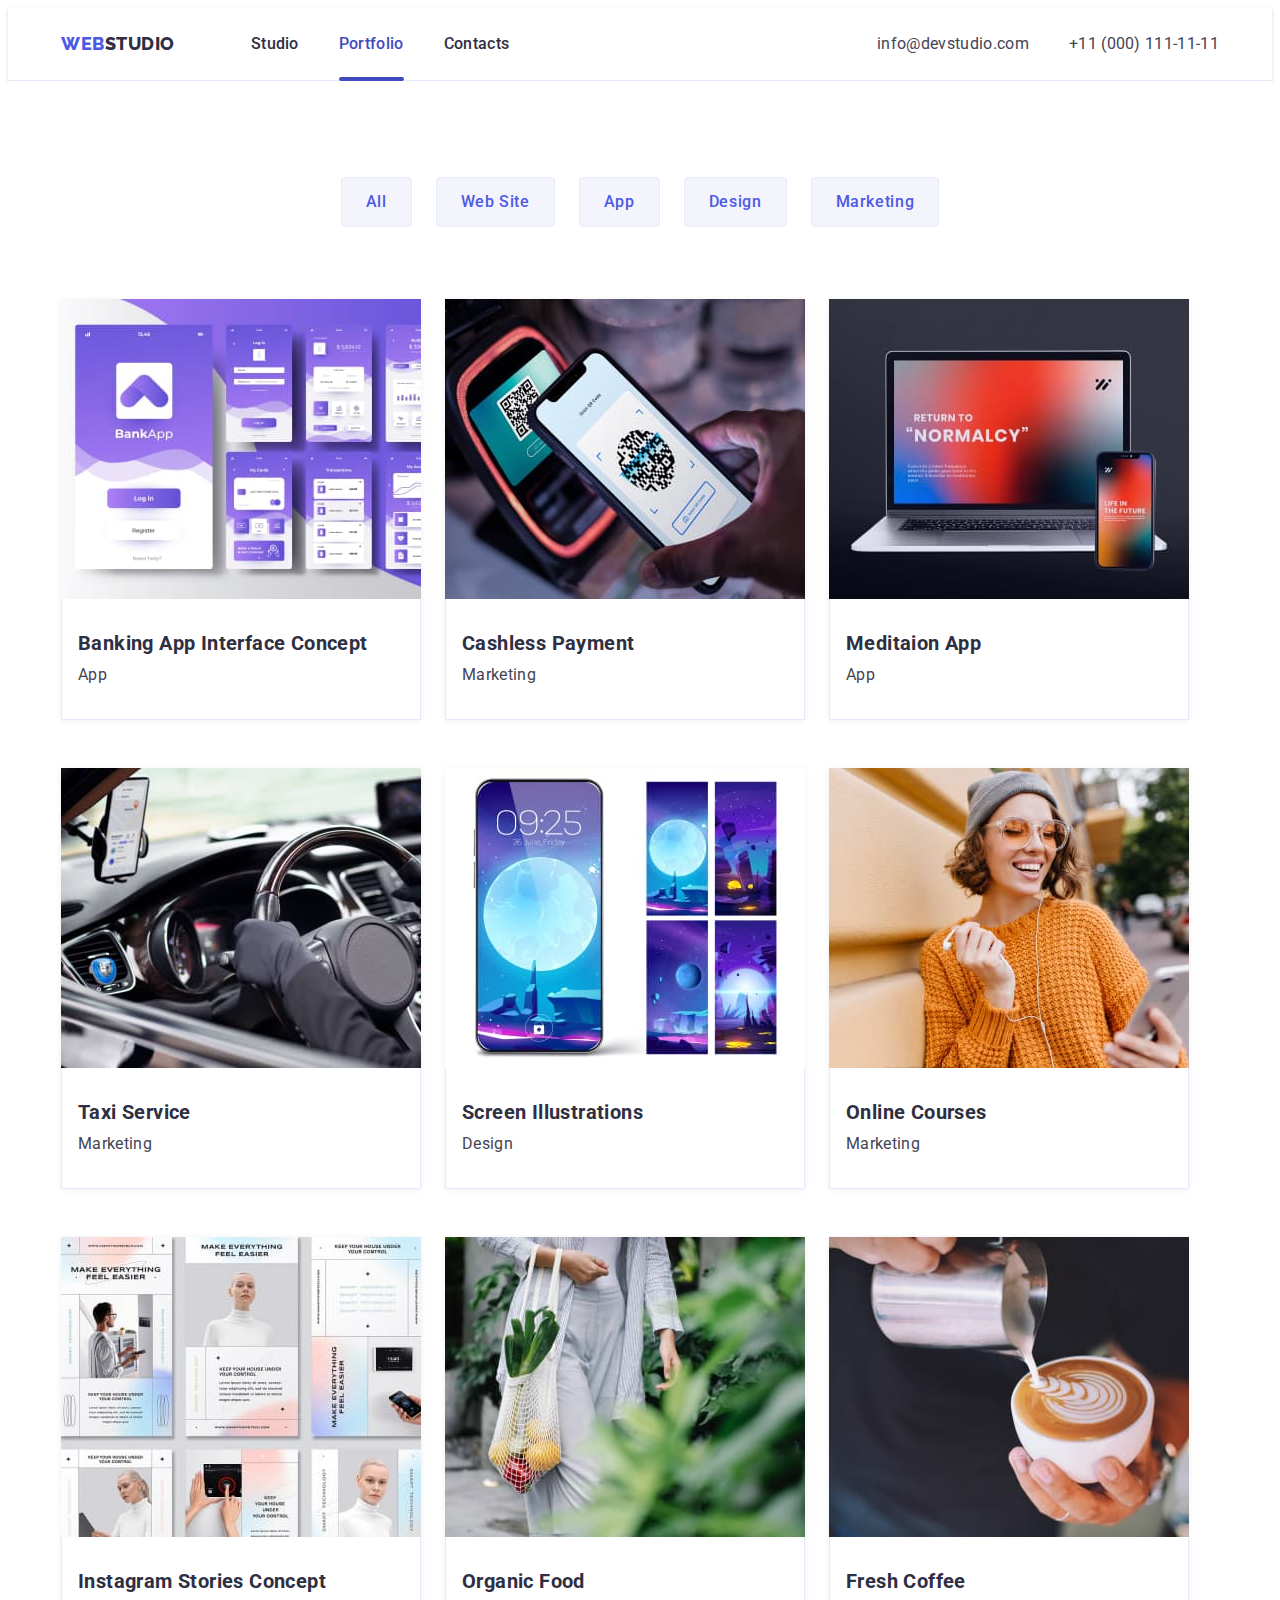
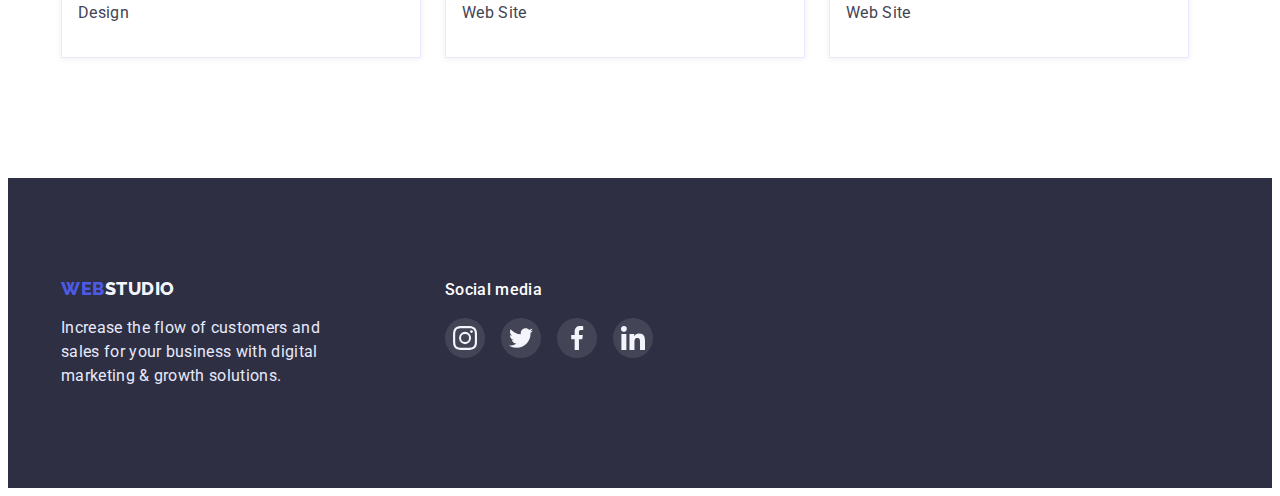
==== portfolio.html @ 80f8ba9a "додані файли" ====
<!DOCTYPE html>
<html lang="en">
  <head>
    <meta charset="UTF-8" />
    <meta http-equiv="X-UA-Compatible" content="IE=edge" />
    <meta name="viewport" content="width=device-width, initial-scale=1.0" />
    <title>Portfolio</title>
    <link rel="preconnect" href="https://fonts.googleapis.com" />
    <link rel="preconnect" href="https://fonts.gstatic.com" crossorigin />
    <link
      href="https://fonts.googleapis.com/css2?family=Raleway:wght@800&family=Roboto:wght@400;500;700;900&display=swap"
      rel="stylesheet"
    />
    <link
      rel="stylesheet"
      href="https://cdnjs.cloudflare.com/ajax/libs/modern-normalize/1.1.0/modern-normalize.min.css"
      integrity="sha512-wpPYUAdjBVSE4KJnH1VR1HeZfpl1ub8YT/NKx4PuQ5NmX2tKuGu6U/JRp5y+Y8XG2tV+wKQpNHVUX03MfMFn9Q=="
      crossorigin="anonymous"
      referrerpolicy="no-referrer"
    />
    <link rel="stylesheet" href="./css/styles.css" />
  </head>
  <body>
    <header class="header">
      <div class="container header-container">
        <nav class="header-navigation">
          <a class="header-logo link" href="/"
            ><span class="header-logo-blue">WEB</span>STUDIO</a
          >
          <ul class="header-list list">
            <li class="header-item">
              <a class="header-link link" href="./index.html">Studio</a>
            </li>
            <li class="header-item">
              <a class="header-link link current" href="./portfolio.html"
                >Portfolio</a
              >
            </li>
            <li class="header-item">
              <a class="header-link link" href="./index.html">Contacts</a>
            </li>
          </ul>
        </nav>
        <ul class="header-list list">
          <li class="header-item">
            <a class="header-mailto link" href="mailto:info@devstudio.com"
              >info@devstudio.com</a
            >
          </li>
          <li class="header-item">
            <a class="header-tel link" href="tel:+11000111-11-11"
              >+11 (000) 111-11-11</a
            >
          </li>
        </ul>
      </div>
    </header>
    <main>
      <section class="portfolio">
        <div class="container">
          <h1 class="portfolio-hidden">Portfolio</h1>
          <ul class="portfolio-btn-list list">
            <li class="portfolio-btn-item">
              <button class="portfolio-btn" type="button">All</button>
            </li>
            <li class="portfolio-dtn-item">
              <button class="portfolio-btn" type="button">Web Site</button>
            </li>
            <li class="portfolio-btn-item">
              <button class="portfolio-btn" type="button">App</button>
            </li>
            <li class="portfolio-btn-item">
              <button class="portfolio-btn" type="button">Design</button>
            </li>
            <li class="portfolio-btn-item">
              <button class="portfolio-btn" type="button">Marketing</button>
            </li>
          </ul>
          <ul class="portfolio-list list">
            <li class="portfolio-item">
              <a class="portfolio-link link" href="">
                <div class="portfolio-top-wrap">
                  <img
                    src="./images/programs1.jpg"
                    alt="banking program"
                    width="360"
                    height="300"
                  />
                  <p class="portfolio-top-text">
                    14 Stylish and User-Friendly App Design Concepts · Task
                    Manager App · Calorie Tracker App · Exotic Fruit Ecommerce
                    App · Cloud Storage App
                  </p>
                </div>
                <div class="border">
                  <h2 class="portfolio-title">Banking App Interface Concept</h2>
                  <p class="portfolio-under-titie">App</p>
                </div></a
              >
            </li>
            <li class="portfolio-item">
              <a class="portfolio-link link" href="">
                <div class="portfolio-top-wrap">
                  <img
                    src="./images/applications2.jpg"
                    alt="barcode scanner"
                    width="360"
                    height="300"
                  />
                  <p class="portfolio-top-text">
                    14 Stylish and User-Friendly App Design Concepts · Task
                    Manager App · Calorie Tracker App · Exotic Fruit Ecommerce
                    App · Cloud Storage App
                  </p>
                </div>
                <div class="border">
                  <h2 class="portfolio-title">Cashless Payment</h2>
                  <p class="portfolio-under-titie">Marketing</p>
                </div></a
              >
            </li>
            <li class="portfolio-item">
              <a class="portfolio-link link" href="">
                <div class="portfolio-top-wrap">
                  <img
                    src="./images/phone-and-computer3.jpg"
                    alt="program for computers and phones"
                    width="360"
                    height="300"
                  />
                  <p class="portfolio-top-text">
                    14 Stylish and User-Friendly App Design Concepts · Task
                    Manager App · Calorie Tracker App · Exotic Fruit Ecommerce
                    App · Cloud Storage App
                  </p>
                </div>
                <div class="border">
                  <h2 class="portfolio-title">Meditaion App</h2>
                  <p class="portfolio-under-titie">App</p>
                </div></a
              >
            </li>
            <li class="portfolio-item">
              <a class="portfolio-link link" href="">
                <div class="portfolio-top-wrap">
                  <img
                    src="./images/navigation4.jpg"
                    alt="programs with cards"
                    width="360"
                    height="300"
                  />
                  <p class="portfolio-top-text">
                    14 Stylish and User-Friendly App Design Concepts · Task
                    Manager App · Calorie Tracker App · Exotic Fruit Ecommerce
                    App · Cloud Storage App
                  </p>
                </div>
                <div class="border">
                  <h2 class="portfolio-title">Taxi Service</h2>
                  <p class="portfolio-under-titie">Marketing</p>
                </div></a
              >
            </li>
            <li class="portfolio-item">
              <a class="portfolio-link link" href="">
                <div class="portfolio-top-wrap">
                  <img
                    src="./images/themes-for-phones5.jpg"
                    alt="pictures for phones"
                    width="360"
                    height="300"
                  />
                  <p class="portfolio-top-text">
                    14 Stylish and User-Friendly App Design Concepts · Task
                    Manager App · Calorie Tracker App · Exotic Fruit Ecommerce
                    App · Cloud Storage App
                  </p>
                </div>
                <div class="border">
                  <h2 class="portfolio-title">Screen Illustrations</h2>
                  <p class="portfolio-under-titie">Design</p>
                </div></a
              >
            </li>
            <li class="portfolio-item">
              <a class="portfolio-link link" href="">
                <div class="portfolio-top-wrap">
                  <img
                    src="./images/ligaments6.jpg"
                    alt="distance learning"
                    width="360"
                    height="300"
                  />
                  <p class="portfolio-top-text">
                    14 Stylish and User-Friendly App Design Concepts · Task
                    Manager App · Calorie Tracker App · Exotic Fruit Ecommerce
                    App · Cloud Storage App
                  </p>
                </div>
                <div class="border">
                  <h2 class="portfolio-title">Online Courses</h2>
                  <p class="portfolio-under-titie">Marketing</p>
                </div></a
              >
            </li>
            <li class="portfolio-item">
              <a class="portfolio-link link" href="">
                <div class="portfolio-top-wrap">
                  <img
                    src="./images/social-networks7.jpg"
                    alt="advertising instanram"
                    width="360"
                    height="300"
                  />
                  <p class="portfolio-top-text">
                    14 Stylish and User-Friendly App Design Concepts · Task
                    Manager App · Calorie Tracker App · Exotic Fruit Ecommerce
                    App · Cloud Storage App
                  </p>
                </div>
                <div class="border">
                  <h2 class="portfolio-title">Instagram Stories Concept</h2>
                  <p class="portfolio-under-titie">Design</p>
                </div></a
              >
            </li>
            <li class="portfolio-item">
              <a class="portfolio-link link" href="">
                <div class="portfolio-top-wrap">
                  <img
                    src="./images/useful-food8.jpg"
                    alt="heaith"
                    width="360"
                    height="300"
                  />
                  <p class="portfolio-top-text">
                    14 Stylish and User-Friendly App Design Concepts · Task
                    Manager App · Calorie Tracker App · Exotic Fruit Ecommerce
                    App · Cloud Storage App
                  </p>
                </div>
                <div class="border">
                  <h2 class="portfolio-title">Organic Food</h2>
                  <p class="portfolio-under-titie">Web Site</p>
                </div></a
              >
            </li>
            <li class="portfolio-item">
              <a class="portfolio-link link" href="">
                <div class="portfolio-top-wrap">
                  <img
                    src="./images/coffe9.jpg"
                    alt="a cup of coffee"
                    width="360"
                    height="300"
                  />
                  <p class="portfolio-top-text">
                    14 Stylish and User-Friendly App Design Concepts · Task
                    Manager App · Calorie Tracker App · Exotic Fruit Ecommerce
                    App · Cloud Storage App
                  </p>
                </div>
                <div class="border">
                  <h2 class="portfolio-title">Fresh Coffee</h2>
                  <p class="portfolio-under-titie">Web Site</p>
                </div></a
              >
            </li>
          </ul>
        </div>
      </section>
    </main>
    <footer class="footer">
      <div class="container footer-container">
        <div>
          <a class="footer-logo link" href="/"
            ><span class="footer-logo-blue">WEB</span>STUDIO</a
          >
          <p class="footer-title">
            Increase the flow of customers and sales for your business with
            digital marketing & growth solutions.
          </p>
        </div>
        <div class="footer-social">
          <h2 class="footer-soc-title">Social media</h2>
          <ul class="footer-soc-list">
            <li class="footer-soc-item">
              <a href="" class="footer-soc-link link">
                <svg class="footer-soc-icon" width="24" height="24">
                  <use href="./images/icons.svg#icon-instagram-2"></use>
                </svg>
              </a>
            </li>
            <li class="footer-soc-item">
              <a href="" class="footer-soc-link link">
                <svg class="footer-soc-icon" width="24" height="24">
                  <use href="./images/icons.svg#icon-twitter-1-1"></use>
                </svg>
              </a>
            </li>
            <li class="footer-soc-item">
              <a href="" class="footer-soc-link link">
                <svg class="footer-soc-icon" width="24" height="24">
                  <use href="./images/icons.svg#icon-facebook-1-1"></use>
                </svg>
              </a>
            </li>
            <li class="footer-soc-item">
              <a href="" class="footer-soc-link link">
                <svg class="footer-soc-icon" width="24" height="24">
                  <use href="./images/icons.svg#icon-linkedin-1"></use>
                </svg>
              </a>
            </li>
          </ul>
        </div>
      </div>
    </footer>
  </body>
</html>
---- css/styles.css ----
:root {
    --blue-btn-color:#4D5AE5;
    --dark-title-color:#2E2F42;
    --black-title-color:#434455;
    --white-title-color:#FFFFFF;
    --ocean-btn-color:#404BBF;
    --subtle-text-color:#8E8F99;
    --light-background-color:#F4F4FD;
    --accent-background-color:#E7E9FC;
    --green-background-color: #31D0AA;
    --bd-gradient: rgba(46, 47, 66, 0.7), rgba(46, 47, 66, 0.7);
    --backdrop-background-color: rgba(46, 47, 66, 0.4);
    --modal-background-color: #FCFCFC;
}
p, 
h1,
h2,
h3,
h4,
h5,
h6 {
    margin: 0;
}
ul {
    margin: 0;
    padding-left: 0;
}
img {
    display: block;
}
body {
    font-family: 'Roboto',sans-serif;
    color: var(--dark-title-color);
}
.list {
    list-style: none;
}
.link {
    text-decoration: none;
}
/*---------------HEADER------------*/
.header-container{
    display: flex;
}
.header-navigation {
    display: flex;
    align-items: center;
    margin-right: auto;
}
.header-list {
    display: flex;
    gap: 40px;
}
.header-logo {
font-family: 'Raleway',sans-serif;
font-weight: 800;
font-size: 18px;
line-height: 1.33;
letter-spacing: 0.03em;
color: var(--dark-title-color);
margin-right: 76px;
}
.header-logo-blue {
font-family: 'Raleway',sans-serif;
font-weight: 800;
font-size: 18px;
line-height: 1.33;
letter-spacing: 0.03em;
color: var(--blue-btn-color);
}
.header-link {
    position: relative;

    display: block;
    font-weight: 500;
    font-size: 16px;
    line-height: 1.5;
    letter-spacing: 0.02em;
    color: var(--dark-title-color);
    padding-top: 24px;
    padding-bottom: 24px;
    transition-property: color;
    transition-duration: 250ms;
    transition-timing-function: cubic-bezier(0.4, 0, 0.2, 1);
}
.header-link:hover,.header-link:focus {
    color: var(--ocean-btn-color);
}

.header-link.current::after {
    content: "";
    position: absolute;
    width: 100%;
    height: 4px;
    background-color: var(--ocean-btn-color);
    left: 0;
    bottom: -1px;
    border-radius: 2px;
}
.header-link.current {
    color: var(--ocean-btn-color);
}

.header-mailto {
display: block;
font-size: 16px;
line-height: 1.5;
letter-spacing: 0.02em;
color: var(--black-title-color);
padding-top: 24px;
padding-bottom: 24px;
transition-property: color;
transition-duration: 250ms;
transition-timing-function: cubic-bezier(0.4, 0, 0.2, 1);
}
.header-tel {
display: block;
font-size: 16px;
line-height: 1.5;
letter-spacing: 0.02em;
color: var(--black-title-color);
padding-top: 24px;
padding-bottom: 24px;
transition-property: color;
transition-duration: 250ms;
transition-timing-function: cubic-bezier(0.4, 0, 0.2, 1);
}
.header-mailto:hover,.header-mailto:focus {
    color: var(--ocean-btn-color);
}
.header-tel:hover,.header-tel:focus {
    color: var(--ocean-btn-color);
}

.container {
    width: 1158px;
    padding-left: 15px;
    padding-right: 15px;
    margin: 0 auto;
}

/*-----------------HERO---------------*/
.hero {
    max-width: 1440px;
    background-color: var(--dark-title-color);
    margin-left: auto;
    margin-right: auto;
    padding-top: 188px;
    padding-bottom: 188px;
    background-image:linear-gradient(var(--bd-gradient)), url(../images/people-office.jpg);
    background-repeat: no-repeat;
    background-position: center;
    background-size: cover;
}
.hero-tetle {
font-weight: 700;
font-size: 56px;
line-height: 1.07;
letter-spacing: 0.02em;
color: var(--white-title-color);
margin-bottom: 48px;
}
.hero > .container {
    text-align: center;
}
.hero-btn {
    font-family: inherit;
    font-weight: 500;
    font-size: 16px;
    line-height: 1.18;
    letter-spacing: 0.04em;
    color: var(--white-title-color);
    background-color: var(--blue-btn-color);
    display: inline-block;
    border-radius: 4px;
    border-color: transparent;
    cursor: pointer;
    padding: 16px 32px;
    box-shadow: 0px 4px 4px rgba(0, 0, 0, 0.15);
    transition-property: background-color, box-shadow;
    transition-duration: 250ms;
    transition-timing-function: cubic-bezier(0.4, 0, 0.2, 1);
}
.hero-btn:hover, .hero-btn:focus {
    background: var(--ocean-btn-color);
    box-shadow: 0px 4px 4px rgba(0, 0, 0, 0.15);
}
/*---------------------SKILLS----------------*/
.skills {
    background-color: var(--white-title-color);
    padding-top: 120px;
}
.skills-item::before {
    display: block;
    content: "";
    border-radius: 4px;
    margin-bottom: 8px;
    height: 112px;
    background-repeat: no-repeat;
    background-position: center;
    background-color: var(--light-background-color);

}
.icon-antenna::before {
   background-image: url("../images/antenna\ 1.svg");
}

.icon-clock::before {
    background-image: url("../images/clock\ 1.svg");
}
.icon-diagram::before {
    background-image: url("../images/diagram\ 1.svg");
}
.icon-astronaut::before {
    background-image: url("../images/astronaut\ 1.svg");
}

.skills-list{
    display: flex;
    gap: 24px;
}
.skills-hidden {
    position: absolute;
    white-space: nowrap;
    width: 1px;
    height: 1px;
    overflow: hidden;
    border: 0;
    padding: 0;
    clip: rect(0 0 0 0);
    clip-path:inset(50%);
    margin: -1px;
}
.skills-title {
font-weight: 700;
font-size: 20px;
line-height: 1.2;
letter-spacing: 0.02em;
margin-bottom: 8px;
}
.skills-after-title {
width: 264px;
min-height: 72px;
font-size: 16px;
line-height: 1.5;
letter-spacing: 0.02em;
color: var(--black-title-color);
}

/*---------------TECHNOLOGI------------------*/
.technologi {
    background:var(--white-title-color);
    padding-top: 120px;
    padding-bottom: 120px;
}
.technologi-item {
    width: calc((100%-48px) / 3);
}

.technologi-title {
font-weight: 700;
font-size: 36px;
line-height: 1.11;
text-align: center;
letter-spacing: 0.02em;
}
.technologi-list {
    display: flex;
    margin-top: 72px;
    gap: 24px;
}
/*--------------------------------TEAM---------------------*/

.team {
    background: var(--light-background-color);
    padding-top: 120px;
    padding-bottom: 120px;
}
.team-item {
    background:var(--white-title-color);
    width: calc((100%-72px) / 4);
    padding-bottom: 32px;
    box-shadow: 0px 1px 6px rgba(46, 47, 66, 0.08), 0px 1px 1px rgba(46, 47, 66, 0.16), 0px 2px 1px rgba(46, 47, 66, 0.08);
    border-radius: 0px 0px 4px 4px;
   }
.team-list {
    display: flex;
    gap: 24px;
}
.team-basic-title {
font-weight: 700;
font-size: 36px;
line-height: 1.11;
text-align: center;
letter-spacing: 0.02em;
text-transform: capitalize;
margin-bottom: 72px;
}
.team-title {
font-weight: 700;
font-size: 20px;
line-height: 1.2;
letter-spacing: 0.02em;
text-align: center;
margin-top: 32px;
margin-bottom: 8px;
}
.team-after-title {
font-size: 16px;
line-height: 1.5;
letter-spacing: 0.02em;
text-align: center;
color: var(--black-title-color);
margin-bottom: 8px;
}

.team-soc-list {
    list-style: none;
    display: flex;
    justify-content: center;
    gap: 24px;
}


.team-soc-item {
    width: 40px;
    height: 40px;
}


.team-soc-link {
    display: flex;
    align-items: center;
    justify-content: center;
    width: 100%;
    height: 100%;
    background-color: var(--blue-btn-color);
    border-radius: 50%;
    transition-property: background-color;
    transition-duration: 250ms;
    transition-timing-function: cubic-bezier(0.4, 0, 0.2, 1);
}

.team-soc-icon {
    fill: var(--light-background-color);
}

.team-soc-link:hover,
.team-soc-link:focus {
    background-color: var(--ocean-btn-color);
}
/*-------------------------FOOTER----------------------*/
.footer {
    background:  var(--dark-title-color);
    padding-top: 100px;
    padding-bottom: 100px;
}
.footer-logo {
    font-family: 'Raleway',sans-serif;
    font-weight: 800;
    font-size: 18px;
    line-height: 1.16;
    align-items: center;
    letter-spacing: 0.03em;
    color: var(--light-background-color);
}
.footer-logo-blue {
font-family: 'Raleway',sans-serif;
font-weight: 800;
font-size: 18px;
line-height: 1.16;
align-items: center;
letter-spacing: 0.03em;
color: var(--blue-btn-color);
}
.footer-title {
max-width: 264px;
font-family: 'Roboto';
font-size: 16px;
line-height: 1.5;
letter-spacing: 0.02em;
color: var(--accent-background-color);
margin-top: 16px;
}
.footer-soc-title {
    font-weight: 500;
    font-size: 16px;
    line-height: 1.5;
    letter-spacing: 0.02em;
    color: var(--white-title-color);
    margin-bottom: 16px;
}

.footer-container {
    display: flex;
    gap: 120px;
    align-items: baseline;
}

.footer-soc-list {
    list-style: none;
    display: flex;
    gap: 16px;

}

.footer-soc-item {
    width: 40px;
    height: 40px;
}

.footer-soc-link {
    display: flex;
    align-items: center;
    justify-content: center;
    width: 100%;
    height: 100%;
    background-color: var(--black-title-color);
    border-radius: 50%;
    transition-property: background-color;
    transition-duration: 250ms;
    transition-timing-function: cubic-bezier(0.4, 0, 0.2, 1);
}

.footer-soc-icon {
    fill: var(--light-background-color);
}

.footer-soc-link:hover,
.footer-soc-link:focus {
    background-color: var(--green-background-color);
}

/*-------------------PORTFOLIO--------------------*/
.header { 
    border-bottom: 1px solid var(--accent-background-color);
    box-shadow: 0px 2px 1px rgba(46, 47, 66, 0.08), 0px 1px 1px rgba(46, 47, 66, 0.16), 0px 1px 6px rgba(46, 47, 66, 0.08);
}
.portfolio {
    background: var(--white-title-color);
    padding-top: 96px;
    padding-bottom: 120px;

}
.portfolio-hidden {
    position: absolute;
    white-space: nowrap;
    width: 1px;
    height: 1px;
    overflow: hidden;
    border: 0;
    padding: 0;
    clip: rect(0 0 0 0);
    clip-path:inset(50%);
    margin: -1px;
}
.portfolio-btn-list {
display: flex;
flex-direction: row;
justify-content: center;
align-items: center;
gap: 24px;
margin-bottom: 72px;
}
.portfolio-list{
    flex-basis: 360px;
    display: flex;
    flex-wrap: wrap;
    column-gap: 24px;
    row-gap: 48px;
}
.portfolio-btn {
font-family: inherit;
font-weight: 500;
font-size: 16px;
line-height: 1.5;
letter-spacing: 0.04em;
color: var(--blue-btn-color);
background-color: var(--light-background-color);
cursor: pointer;
display: inline-block;
border-radius: 4px;
padding: 12px 24px;
border:1px solid var(--accent-background-color);
transition-property: background-color, color, border-color, box-shadow;
transition-duration: 250ms;
transition-timing-function: cubic-bezier(0.4, 0, 0.2, 1);
}

.portfolio-btn:hover,.portfolio-btn:focus {
   background-color: var(--ocean-btn-color);
   color: var(--white-title-color);
   border-color: transparent;
   box-shadow: 0px 3px 1px rgba(0, 0, 0, 0.1), 0px 2px 1px rgba(0, 0, 0, 0.08), 0px 2px 2px rgba(0, 0, 0, 0.12);
}
.portfolio-title {
font-weight: 700;
font-size: 20px;
line-height: 1.2;
letter-spacing: 0.02em;
color: var(--dark-title-color);
}
.portfolio-under-titie {
font-size: 16px;
line-height: 1.5;
letter-spacing: 0.02em;
color: var(--black-title-color);
margin-top: 8px;
}

.border {
border: 1px solid var(--accent-background-color);
padding-top: 32px;
padding-left: 16px;
padding-bottom: 32px;
border-top: none;
}

.portfolio-link:hover,
.portfolio-link:focus {
    box-shadow: 0px 1px 6px rgba(46, 47, 66, 0.08), 0px 1px 1px rgba(46, 47, 66, 0.16), 0px 2px 1px rgba(46, 47, 66, 0.08);
}
.portfolio-link { 
    display: block;
    box-shadow: 0px 1px 6px rgba(46, 47, 66, 0.08);
    transition-property: box-shadow;
    transition-duration: 250ms;
    transition-timing-function: cubic-bezier(0.4, 0, 0.2, 1);
}

.portfolio-top-text {
    position: absolute;
    top: 0;
    font-size: 16px;
    line-height: 1.5;
    letter-spacing: 0.02em;
    padding: 32px;
    height: 100%;
    color: var(--light-background-color);
    background-color: var(--blue-btn-color);
    transform: translateY(100%);
    transition: transform 300ms linear;
    overflow: auto;
}
.portfolio-top-wrap {
    position: relative;
    overflow: hidden;
}

.portfolio-link:hover .portfolio-top-text {
    transform: translateY(0);
}
.portfolio-link:focus .portfolio-top-text {
    transform: translateY(0);
}
/*--------------------CUSTOMERS---------------------*/

.customers {
    padding-top: 130px;
    padding-bottom: 120px;
}
.customers-title {
        font-weight: 700;
        font-size: 36px;
        line-height: 1.11;
        text-align: center;
        letter-spacing: 0.02em;
        text-transform: capitalize;
        margin-bottom: 72px;
}
.customers-list {
    display: flex;
    gap: 24px;
}
.customers-icon {
    fill: var(--subtle-text-color);
    transition-property: fill;
    transition-duration: 250ms;
    transition-timing-function: cubic-bezier(0.4, 0, 0.2, 1);
}

.customers-item {
    width: calc((100% - 120px) / 6);
    height: 88px;
}
.customers-link { 
    width: 100%;
    height: 100%;
    border: 1px solid var(--subtle-text-color);
    border-radius: 4px;
    display: flex;
    align-items: center;
    justify-content: center;
    transition-property: border-color;
    transition-duration: 250ms;
    transition-timing-function: cubic-bezier(0.4, 0, 0.2, 1);
}
.customers-link:hover {
    border-color: var(--ocean-btn-color);
}

.customers-link:hover .customers-icon {
    fill: var(--ocean-btn-color);
}
.customers-link:focus {
    border-color: var(--ocean-btn-color);
}

.customers-link:focus .customers-icon {
    fill: var(--ocean-btn-color);
}

/*---------------MODAL WINDOW--------------------------------*/

.backdrop {
    position: fixed;
    top: 0;
    z-index: 100;
    width: 100%;
    height: 100%;
    background-color: var(--backdrop-background-color);
    transition: opacity 300ms linear, visibility 300ms linear;
}

.modal {
    position: absolute;
    top: 50%;
    left: 50%;
    transform: translate(-50%, -50%) scale(1);
    transition: transform 300ms linear;

    width: 408px;
    min-height: 576px;

    background-color: var(--modal-background-color);
    box-shadow: 0px 1px 1px rgba(0, 0, 0, 0.14), 0px 1px 3px rgba(0, 0, 0, 0.12), 0px 2px 1px rgba(0, 0, 0, 0.2);
    border-radius: 4px;
}
.backdrop.is-hidden .modal {
    transform: translate(-50%, -50%) scale(0) rotate(-360deg);
}
.modal-close {
   position: absolute;
   top: 24px;
   right: 24px;
   display: flex;
   align-items: center;
   justify-content: center;
   height: 24px;
   width: 24px;
   border-radius: 50%;
   padding: 0;
   cursor: pointer;
   border: none;
   background: var(--accent-background-color);
   border: 1px solid rgba(0, 0, 0, 0.1);

   transition-property: background-color;
   transition-duration: 250ms;
   transition-timing-function: cubic-bezier(0.4, 0, 0.2, 1);
}
.is-hidden {
    opacity: 0;
    visibility: hidden;
    pointer-events: none;
}

.modal-close:hover, .modal-close:focus {
    background-color: var(--ocean-btn-color);
}

.modal-close:hover, .modal-close:focus .modal-close-icon {
    fill: var(--white-title-color);
}
.modal-close-icon {
    transition-property: fill;
    transition-duration: 250ms;
    transition-timing-function: cubic-bezier(0.4, 0, 0.2, 1);
}
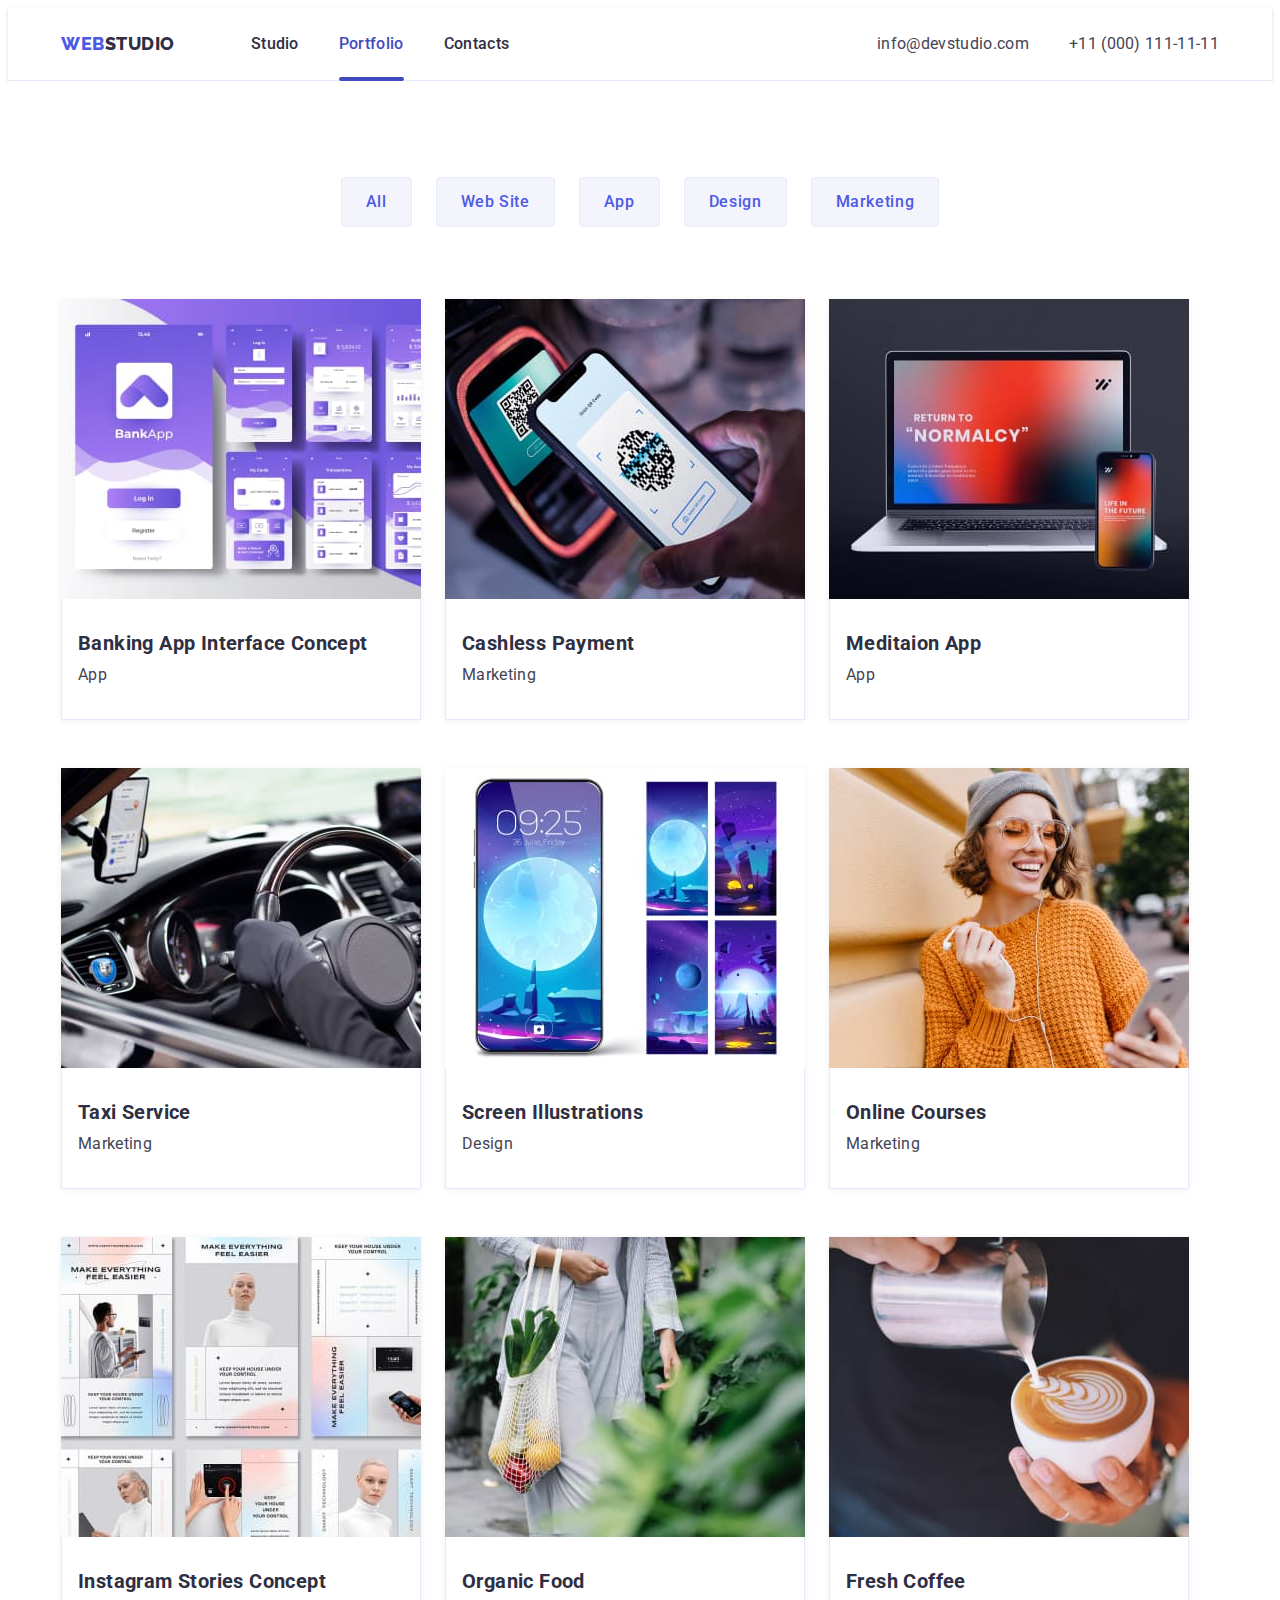
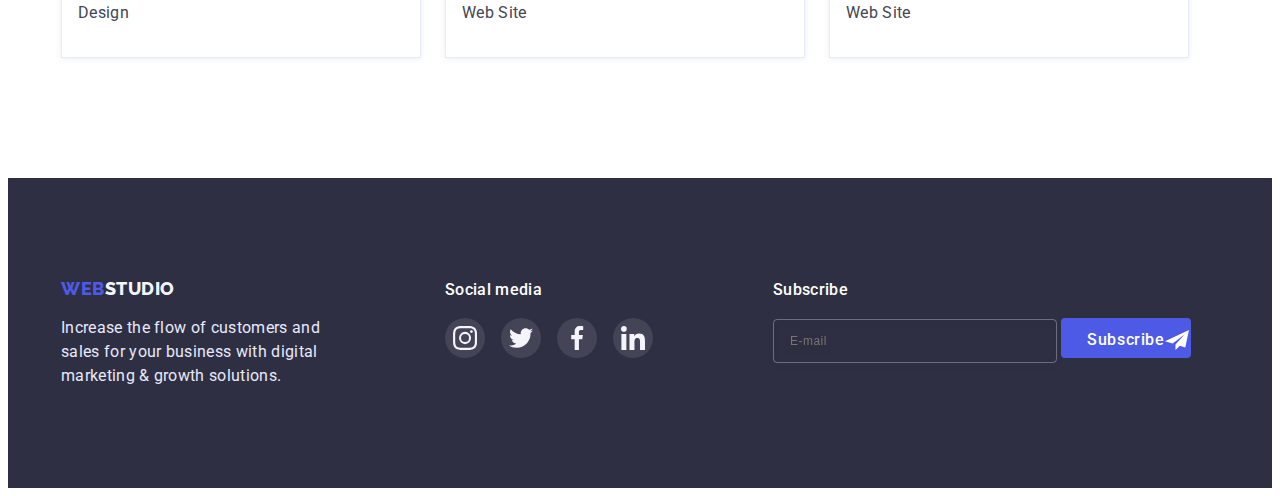
==== commit f14b85a1: "виконані зміни html, css" ====
--- a/portfolio.html
+++ b/portfolio.html
@@ -314,6 +314,24 @@
             </li>
           </ul>
         </div>
+        <div class="subscribe">
+          <p class="footer-subscribe-text">Subscribe</p>
+          <form class="footer-form">
+            <input
+              type="email"
+              placeholder="E-mail"
+              name="user-email"
+              class="footer-form-input"
+            />
+            <span class="button-subscribe-container">
+              <button type="submit" class="btn-subscribe">
+                Subscribe<svg class="button-icon" width="24" height="24">
+                  <use href="./images/icons.svg#icon-Frame-1"></use>
+                </svg>
+              </button>
+            </span>
+          </form>
+        </div>
       </div>
     </footer>
   </body>
--- a/css/styles.css
+++ b/css/styles.css
@@ -610,6 +610,58 @@
     fill: var(--ocean-btn-color);
 }
 
+/*-----------------------------------Subscribe-------------------------------------------*/
+  
+.footer-subscribe-text {
+    font-weight: 500;
+    font-size: 16px;
+    line-height: 1.5;
+    letter-spacing: 0.02em;
+    color: var(--white-title-color);
+    margin-bottom: 16px;
+
+}
+
+
+.footer-form-input {
+    width: 264px;
+    height: 40px;
+    background-color: transparent;
+    border: 1px solid rgba(255, 255, 255, 0.3);
+    filter: drop-shadow(0px 4px 4px rgba(0, 0, 0, 0.15));
+    border-radius: 4px;
+    font-size: 12px;
+    line-height: 2;
+    letter-spacing: 0.04em;
+    color: rgba(255, 255, 255, 0.6);
+    outline: none;
+    padding-left: 16px;
+}
+
+.btn-subscribe {
+    position: relative;
+    font-family: inherit;
+    font-weight: 500;
+    font-size: 16px;
+    line-height: 1.5;
+    letter-spacing: 0.04em;
+    color: #FFFFFF;
+    background-color: var(--blue-btn-color);
+    border-radius: 4px;
+    border-color: transparent;
+    cursor: pointer;
+    padding: 8px 24px;
+    height: 40px;
+
+}
+.button-icon {
+    position: absolute;
+    fill: var(--white-title-color);
+    
+
+}
+
+
 /*---------------MODAL WINDOW--------------------------------*/
 
 .backdrop {
@@ -632,6 +684,8 @@
     width: 408px;
     min-height: 576px;
 
+    padding: 24px;
+
     background-color: var(--modal-background-color);
     box-shadow: 0px 1px 1px rgba(0, 0, 0, 0.14), 0px 1px 3px rgba(0, 0, 0, 0.12), 0px 2px 1px rgba(0, 0, 0, 0.2);
     border-radius: 4px;
@@ -640,12 +694,10 @@
     transform: translate(-50%, -50%) scale(0) rotate(-360deg);
 }
 .modal-close {
-   position: absolute;
-   top: 24px;
-   right: 24px;
    display: flex;
    align-items: center;
    justify-content: center;
+   margin-left: auto;
    height: 24px;
    width: 24px;
    border-radius: 50%;
@@ -654,7 +706,7 @@
    border: none;
    background: var(--accent-background-color);
    border: 1px solid rgba(0, 0, 0, 0.1);
-
+  
    transition-property: background-color;
    transition-duration: 250ms;
    transition-timing-function: cubic-bezier(0.4, 0, 0.2, 1);
@@ -677,3 +729,89 @@
     transition-duration: 250ms;
     transition-timing-function: cubic-bezier(0.4, 0, 0.2, 1);
 }
+
+.modal-field {
+    margin-bottom: 26px;
+}   
+
+.modal-title {
+    font-weight: 500;
+    font-size: 16px;
+    line-height: 1.5;
+    text-align: center;
+    letter-spacing: 0.02em;
+    margin-bottom: 34px;
+    padding-top: 24px;
+}
+
+.modal-input {
+    width: 100%;
+    height: 40px;
+    background-color: transparent;
+    border: 1px solid rgba(33, 33, 33, 0.2);
+    border-radius: 4px;
+    padding-left: 38px;
+    outline: none;
+
+    transition-property: border-color;
+    transition-duration: 250ms;
+    transition-timing-function: cubic-bezier(0.4, 0, 0.2, 1);
+}
+.modal-input:focus {
+    border-color: var(--blue-btn-color);
+}
+.modal-input:focus + .input-icon {
+    fill: var(--blue-btn-color);
+}
+
+.modal-coment {
+    width: 100%;
+    height: 120px;
+    border: 1px solid rgba(33, 33, 33, 0.2);
+    border-radius: 4px;
+    background-color: transparent;
+    outline: none;
+    padding-left: 16px;
+    padding-top: 8px;
+    resize: none;
+
+    transition-property: border-color;
+    transition-duration: 250ms;
+    transition-timing-function: cubic-bezier(0.4, 0, 0.2, 1);
+}
+
+.modal-coment::placeholder {
+    font-size: 12px;
+    line-height: 1,3;
+    letter-spacing: 0.04em;
+    color: rgba(117, 117, 117, 0.5);
+}
+
+.modal-coment:focus {
+    border-color: var(--blue-btn-color);
+}
+
+
+.input-icon {
+    position: absolute;
+    left: 16px;
+    top: 50%;
+    transform: translateY(-50%);
+
+    transition-property: fill;
+    transition-duration: 250ms;
+    transition-timing-function: cubic-bezier(0.4, 0, 0.2, 1);
+}
+.input-wrap {
+    position: relative;
+}
+
+.input-text {
+    display: inline-block;
+    font-size: 12px;
+    line-height: 1.3;
+    letter-spacing: 0.04em;
+    color: var(--subtle-text-color);
+    margin-bottom: 4px;
+}
+
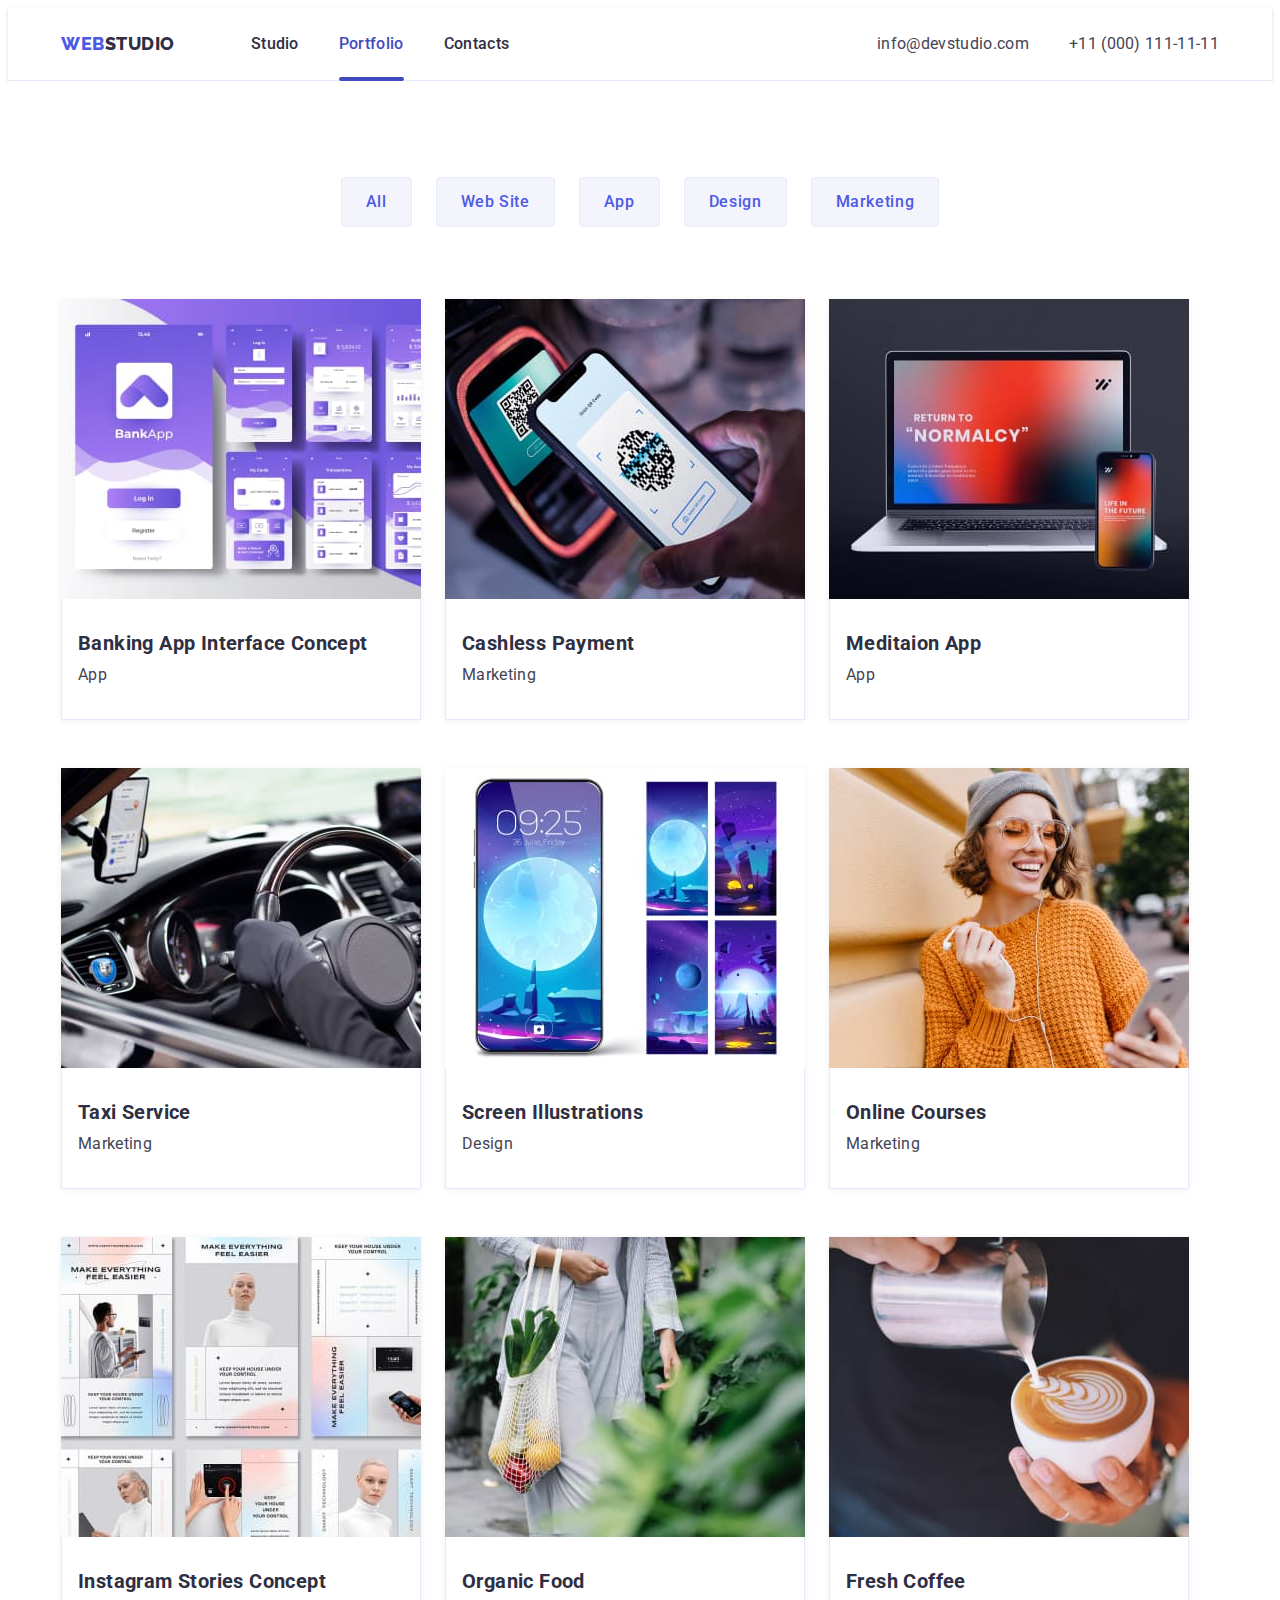
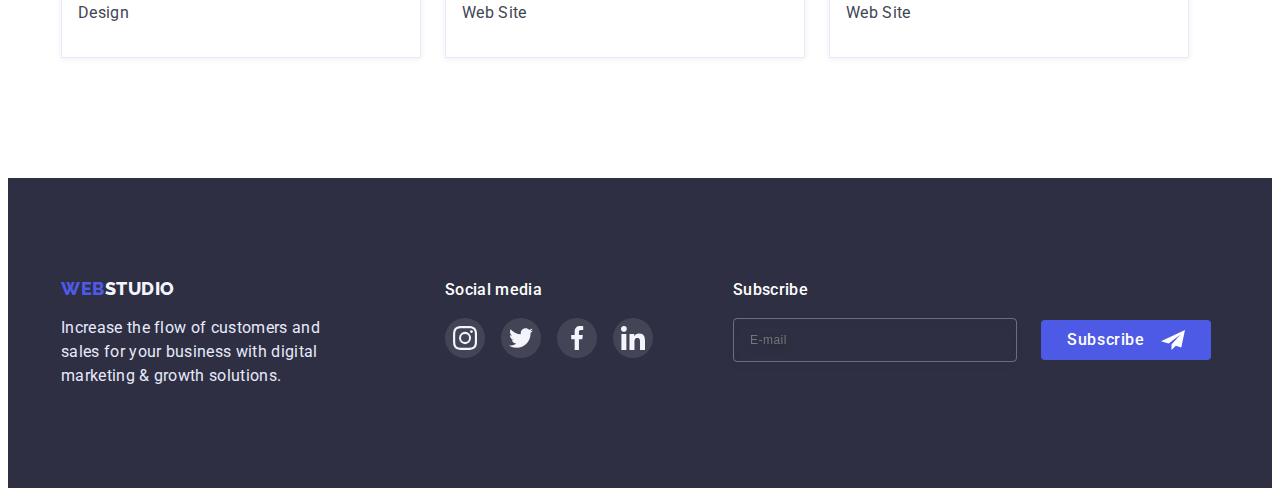
==== commit 1d6912b5: "зроблена розмитка і декоративні зміни" ====
--- a/portfolio.html
+++ b/portfolio.html
@@ -314,7 +314,7 @@
             </li>
           </ul>
         </div>
-        <div class="subscribe">
+        <div class="container-subscribe">
           <p class="footer-subscribe-text">Subscribe</p>
           <form class="footer-form">
             <input
@@ -322,14 +322,13 @@
               placeholder="E-mail"
               name="user-email"
               class="footer-form-input"
+              required
             />
-            <span class="button-subscribe-container">
               <button type="submit" class="btn-subscribe">
                 Subscribe<svg class="button-icon" width="24" height="24">
                   <use href="./images/icons.svg#icon-Frame-1"></use>
                 </svg>
               </button>
-            </span>
           </form>
         </div>
       </div>
--- a/css/styles.css
+++ b/css/styles.css
@@ -393,7 +393,6 @@
 
 .footer-container {
     display: flex;
-    gap: 120px;
     align-items: baseline;
 }
 
@@ -429,6 +428,10 @@
 .footer-soc-link:hover,
 .footer-soc-link:focus {
     background-color: var(--green-background-color);
+}
+.footer-social {
+    margin-left: 120px;
+    margin-right: 80px;
 }
 
 /*-------------------PORTFOLIO--------------------*/
@@ -611,7 +614,7 @@
 }
 
 /*-----------------------------------Subscribe-------------------------------------------*/
-  
+
 .footer-subscribe-text {
     font-weight: 500;
     font-size: 16px;
@@ -621,8 +624,11 @@
     margin-bottom: 16px;
 
 }
-
-
+.footer-form {
+    display: flex;
+    align-items: center;
+    justify-content: center;
+}
 .footer-form-input {
     width: 264px;
     height: 40px;
@@ -650,17 +656,29 @@
     border-radius: 4px;
     border-color: transparent;
     cursor: pointer;
+
     padding: 8px 24px;
+    min-width: 165px;
     height: 40px;
+    display: flex;
+    align-items: center;
+    justify-content: center;
+    margin-left: 24px;
+
+    transition-property: background-color;
+    transition-duration: 250ms;
+    transition-timing-function: cubic-bezier(0.4, 0, 0.2, 1);
 
 }
 .button-icon {
-    position: absolute;
     fill: var(--white-title-color);
-    
-
-}
-
+    margin-left: 16px;
+}
+.btn-subscribe:hover,
+.btn-subscribe:focus {
+    background-color: var(--ocean-btn-color);
+    box-shadow: 0px 4px 4px rgba(0, 0, 0, 0.15);
+}
 
 /*---------------MODAL WINDOW--------------------------------*/
 
@@ -730,9 +748,6 @@
     transition-timing-function: cubic-bezier(0.4, 0, 0.2, 1);
 }
 
-.modal-field {
-    margin-bottom: 26px;
-}   
 
 .modal-title {
     font-weight: 500;
@@ -804,6 +819,8 @@
 }
 .input-wrap {
     position: relative;
+    margin-top: 4px;
+    margin-bottom: 26px;
 }
 
 .input-text {
@@ -812,6 +829,76 @@
     line-height: 1.3;
     letter-spacing: 0.04em;
     color: var(--subtle-text-color);
-    margin-bottom: 4px;
-}
-
+}
+.textarea-wrap {
+    margin-top: 4px;
+    margin-bottom: 16px;
+}
+
+.check-text {
+    font-size: 12px;
+    line-height: 1.3;
+    letter-spacing: 0.04em;
+    color: #757575;
+    display: flex;
+    margin-bottom: 24px;
+}
+.check-text::before {
+    content: "";
+    width: 16px;
+    height: 16px;
+    border: 1.25px solid var(--dark-title-color);
+    border-radius: 2px;
+    cursor: pointer;
+    display: block;
+    margin-right: 7px;
+}
+
+.policy-link {
+    font-size: 12px;
+    line-height: 1.3;
+    letter-spacing: 0.04em;
+    color: var(--blue-btn-color);
+}
+
+
+.input-check:checked + .check-text::before {
+    background-color: var(--ocean-btn-color);
+    border: none;
+    background-image: url(../images/check.svg);
+    background-repeat: no-repeat;
+    background-position: center;
+}
+.input-check:focus + .check-text::before {
+    border-color: var(--ocean-btn-color);
+}
+
+
+.btn-send {
+    font-family: inherit;
+    font-weight: 500;
+    font-size: 16px;
+    line-height: 1.5;
+    text-align: center;
+    letter-spacing: 0.04em;
+    padding: 16px 32px;
+    background-color: var(--blue-btn-color);
+    color: var(--white-title-color);
+    box-shadow: 0px 4px 4px rgba(0, 0, 0, 0.15);
+    border-radius: 4px;
+    min-width: 169px;
+    border-color: transparent;
+    margin: auto;
+    display: block;
+    cursor: pointer;
+
+    transition-property: background-color, box-shadow;
+    transition-duration: 250ms;
+    transition-timing-function: cubic-bezier(0.4, 0, 0.2, 1);
+
+}
+.btn-send:hover,
+.btn-send:focus {
+    background-color: var(--ocean-btn-color);
+    box-shadow: 0px 4px 4px rgba(0, 0, 0, 0.15);
+}